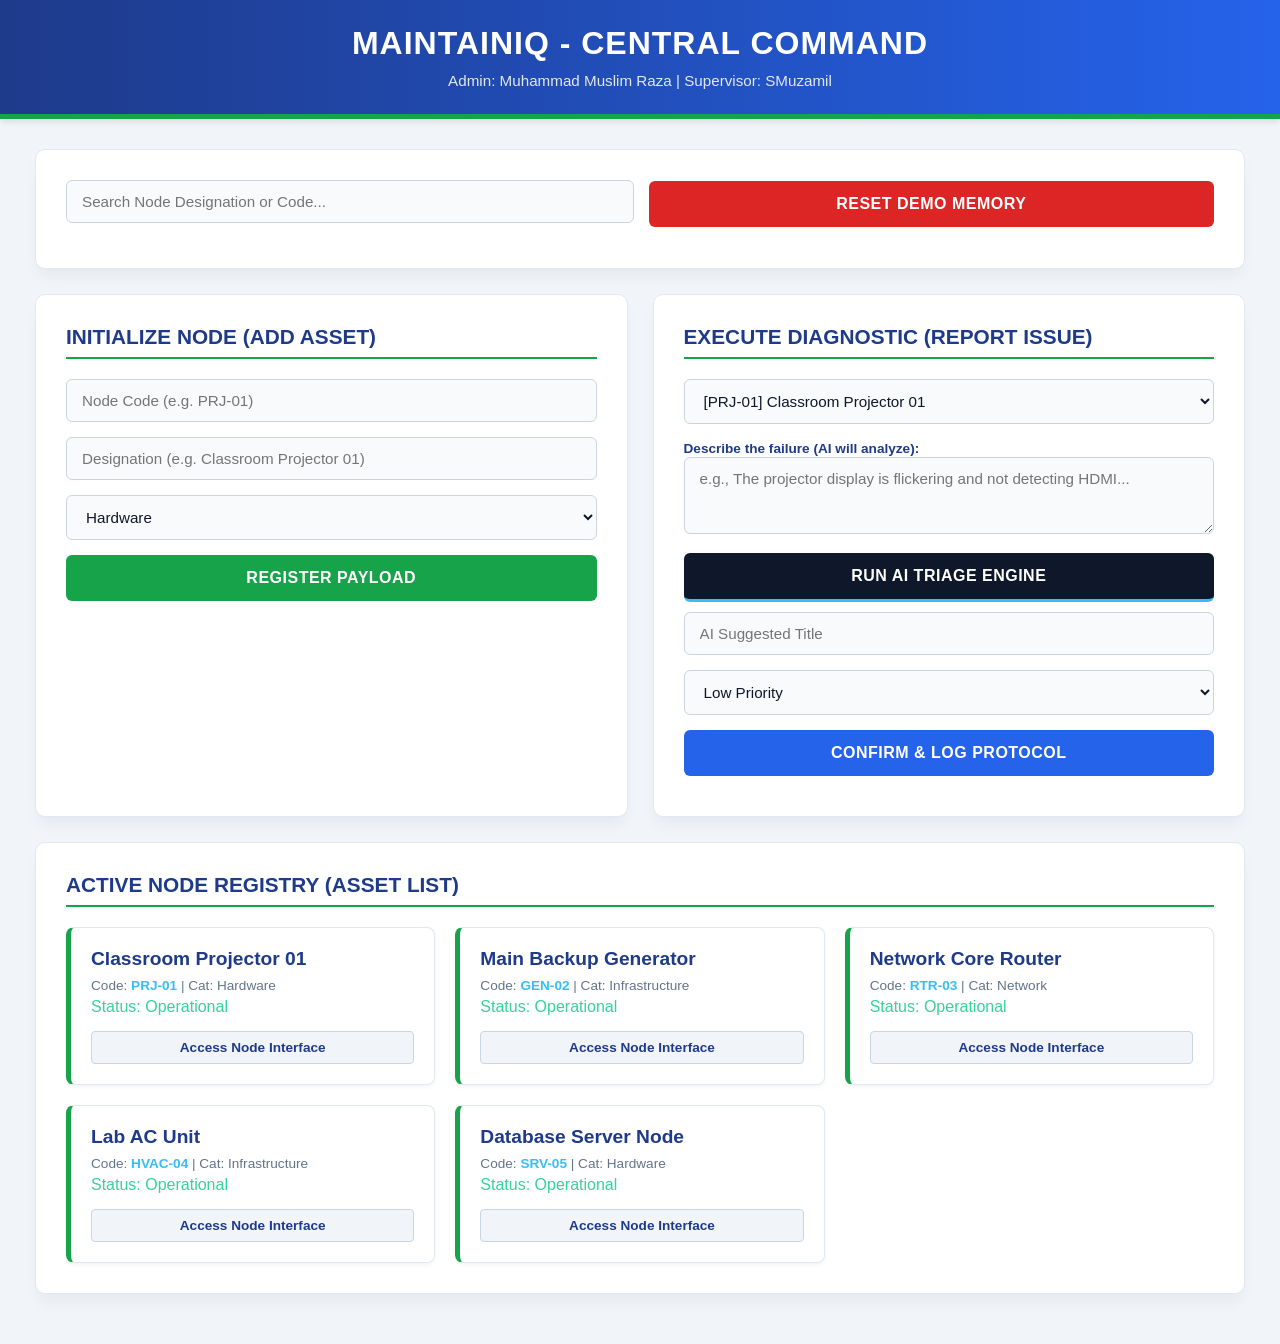
==== dashboard.html @ 887077e5 "all issue resolve" ====
<!doctype html>
<html lang="en">
  <head>
    <meta charset="UTF-8" />
    <meta name="viewport" content="width=device-width, initial-scale=1.0" />
    <title>MaintainIQ - Hardware Registry</title>
    <link rel="stylesheet" href="style.css" />
  </head>
  <body>
    <header class="system-header">
      <h1>MaintainIQ - Central Command</h1>
      <div class="user-auth-module">
        <span>Admin: Muhammad Muslim Raza</span> |
        <span>Supervisor: SMuzamil</span>
      </div>
    </header>

    <div class="motherboard-grid">
      <div class="data-sector control-panel">
        <input
          type="text"
          id="query-terminal"
          class="input-terminal"
          placeholder="Search Node Designation or Code..."
        />
        <button id="wipe-memory-btn" class="compiler-trigger error-trigger"
          >Reset Demo Memory</button
        >
      </div>

      <div class="data-sector registry-module">
        <h2 class="sector-title">Initialize Node (Add Asset)</h2>
        <input
          type="text"
          id="node-code-input"
          class="input-terminal"
          placeholder="Node Code (e.g. PRJ-01)"
        />
        <input
          type="text"
          id="node-designation-input"
          class="input-terminal"
          placeholder="Designation (e.g. Classroom Projector 01)"
        />
        <select id="node-category-select" class="input-terminal">
          <option value="Hardware">Hardware</option>
          <option value="Infrastructure">Infrastructure</option>
          <option value="Network">Network Device</option>
        </select>
        <button id="compile-node-btn" class="compiler-trigger"
          >Register Payload</button
        >
      </div>

      <div class="data-sector diagnostic-module">
        <h2 class="sector-title">Execute Diagnostic (Report Issue)</h2>
        <select id="diagnostic-target-select" class="input-terminal"></select>

        <label style="font-size: 0.85rem; color: #1e3a8a; font-weight: 600"
          >Describe the failure (AI will analyze):</label
        >
        <textarea
          id="ai-complaint-input"
          class="input-terminal"
          rows="3"
          placeholder="e.g., The projector display is flickering and not detecting HDMI..."
        ></textarea>

        <button
          id="run-triage-engine-btn"
          class="compiler-trigger"
          style="
            background: #0f172a;
            border-bottom: 3px solid #38bdf8;
            color: white;
          "
          >Run AI Triage Engine</button
        >

        <input
          type="text"
          id="diagnostic-title"
          class="input-terminal"
          placeholder="AI Suggested Title"
          readonly
        />
        <select id="diagnostic-priority" class="input-terminal">
          <option value="Low">Low Priority</option>
          <option value="High">High Priority</option>
        </select>

        <button id="log-diagnostic-btn" class="compiler-trigger warning-trigger"
          >Confirm & Log Protocol</button
        >
      </div>

      <div class="data-sector full-width-sector">
        <h2 class="sector-title">Active Node Registry (Asset List)</h2>
        <div id="system-ledger-output" class="output-grid"></div>
      </div>
    </div>

    <div id="history-modal" class="modal-overlay hidden">
      <div class="modal-sector">
        <h2 class="sector-title" id="modal-node-title">Node Data</h2>
        <div
          id="qr-render-sector"
          style="text-align: center; margin-bottom: 15px"
        ></div>
        <div id="modal-history-log" class="output-log"></div>

        <hr style="border-color: #334155; margin: 15px 0" />

        <!-- Fixed: Added the missing Update Asset Section -->
        <h3
          class="sector-title"
          style="font-size: 1rem; color: #d97706; border-bottom-color: #d97706"
          >Update Node Parameters</h3
        >
        <input
          type="text"
          id="update-designation-input"
          class="input-terminal"
          placeholder="Enter new designation/name..."
        />
        <button
          id="update-node-btn"
          class="compiler-trigger"
          style="
            background: #f59e0b;
            color: #ffffff;
            border: none;
            margin-bottom: 20px;
          "
          >Update Payload</button
        >

        <h3 class="sector-title" style="font-size: 1rem"
          >Technician Interface</h3
        >
        <input
          type="text"
          id="maintenance-note-input"
          class="input-terminal"
          placeholder="Enter maintenance notes..."
        />
        <button id="resolve-node-btn" class="compiler-trigger success-trigger"
          >Resolve & Restore Node</button
        >
        <button id="close-modal-btn" class="compiler-trigger"
          >Terminate Connection (Close)</button
        >
      </div>
    </div>

    <script src="app.js"></script>
  </body>
</html>
---- style.css ----
/* Core System Reset */
* {
  box-sizing: border-box;
  margin: 0;
  padding: 0;
  font-family: "Segoe UI", Tahoma, Geneva, Verdana, sans-serif;
}

/* Professional Enterprise Background */
body {
  background-color: #f1f5f9;
  color: #334155;
  padding-bottom: 50px;
}

/* Saylani Branded Header */
.system-header {
  background: linear-gradient(90deg, #1e3a8a, #2563eb);
  padding: 25px 20px;
  text-align: center;
  border-bottom: 5px solid #16a34a;
  margin-bottom: 30px;
  box-shadow: 0 4px 6px -1px rgba(0, 0, 0, 0.1);
}

.system-header h1 {
  color: #ffffff;
  text-transform: uppercase;
  font-size: 2rem;
  letter-spacing: 1px;
  font-weight: 700;
}

.user-auth-module {
  font-size: 0.95rem;
  color: #e2e8f0;
  margin-top: 10px;
  font-weight: 500;
}

/* Responsive Grid */
.motherboard-grid {
  display: flex;
  flex-wrap: wrap;
  gap: 25px;
  max-width: 1250px;
  margin: 0 auto;
  padding: 0 20px;
}

/* White Corporate Panels (Cards) */
.data-sector {
  background: #ffffff;
  padding: 30px;
  border-radius: 10px;
  border: 1px solid #e2e8f0;
  box-shadow: 0 10px 15px -3px rgba(0, 0, 0, 0.05);
  flex: 1 1 350px;
  transition: transform 0.2s ease-in-out;
}

.data-sector:hover {
  transform: translateY(-2px);
}

.full-width-sector {
  flex: 1 1 100%;
}
.control-panel {
  flex: 1 1 100%;
  display: flex;
  gap: 15px;
  align-items: center;
}

/* Panel Titles */
.sector-title {
  color: #1e3a8a;
  margin-bottom: 20px;
  font-size: 1.3rem;
  font-weight: 700;
  text-transform: uppercase;
  border-bottom: 2px solid #16a34a;
  padding-bottom: 8px;
}

/* Inputs & Forms */
.input-terminal {
  width: 100%;
  padding: 12px 15px;
  margin-bottom: 15px;
  border: 1px solid #cbd5e1;
  border-radius: 6px;
  background: #f8fafc;
  color: #0f172a;
  font-size: 0.95rem;
  outline: none;
  transition: all 0.3s ease;
}

.input-terminal:focus {
  border-color: #2563eb;
  box-shadow: 0 0 0 3px rgba(37, 99, 235, 0.15);
  background: #ffffff;
}

/* Buttons - Saylani Green & Blue Logic */
.compiler-trigger {
  width: 100%;
  padding: 14px;
  background: #16a34a;
  color: white;
  border: none;
  border-radius: 6px;
  cursor: pointer;
  font-weight: bold;
  font-size: 1rem;
  text-transform: uppercase;
  letter-spacing: 0.5px;
  transition: all 0.3s ease;
  margin-bottom: 10px;
}

.compiler-trigger:hover {
  background: #15803d;
  box-shadow: 0 4px 6px rgba(22, 163, 74, 0.2);
}

.error-trigger {
  background: #dc2626;
}
.error-trigger:hover {
  background: #b91c1c;
}

.warning-trigger {
  background: #2563eb;
}
.warning-trigger:hover {
  background: #1d4ed8;
}

.success-trigger {
  background: #16a34a;
}
.success-trigger:hover {
  background: #15803d;
}

/* Active Asset Grid Output */
.output-grid {
  display: grid;
  grid-template-columns: repeat(auto-fill, minmax(320px, 1fr));
  gap: 20px;
}

/* Individual Asset Cards */
.node-packet {
  background: #ffffff;
  padding: 20px;
  border-radius: 8px;
  border: 1px solid #e2e8f0;
  border-left: 5px solid #16a34a;
  box-shadow: 0 2px 4px rgba(0, 0, 0, 0.05);
  position: relative;
}

.node-packet.status-issue {
  border-left-color: #ef4444;
  background: #fef2f2;
}

.node-packet h3 {
  color: #1e3a8a;
  font-size: 1.2rem;
  margin-bottom: 8px;
  font-weight: 700;
}

.node-action-btn {
  background: #f1f5f9;
  color: #1e3a8a;
  border: 1px solid #cbd5e1;
  padding: 8px 15px;
  border-radius: 4px;
  cursor: pointer;
  font-weight: 600;
  font-size: 0.85rem;
  margin-top: 15px;
  transition: 0.2s;
  width: 100%; /* Made full width for better mobile tapping */
}

.node-action-btn:hover {
  background: #2563eb;
  color: white;
  border-color: #2563eb;
}

/* Modal / Popup Protocol */
.modal-overlay {
  position: fixed;
  top: 0;
  left: 0;
  width: 100%;
  height: 100%;
  background: rgba(15, 23, 42, 0.6);
  backdrop-filter: blur(4px);
  display: flex;
  justify-content: center;
  align-items: center;
  z-index: 1000;
  padding: 15px; /* Added padding so it doesn't touch screen edges on mobile */
}

.modal-overlay.hidden {
  display: none;
}

.modal-sector {
  background: #ffffff;
  padding: 30px;
  border-radius: 12px;
  width: 100%;
  max-width: 550px;
  max-height: 90vh;
  overflow-y: auto;
  box-shadow: 0 25px 50px -12px rgba(0, 0, 0, 0.25);
}

.output-log {
  background: #f8fafc;
  padding: 15px;
  font-size: 0.9rem;
  height: 180px;
  overflow-y: auto;
  color: #334155;
  border: 1px solid #cbd5e1;
  border-radius: 6px;
  line-height: 1.5;
}

/* --- MOBILE RESPONSIVENESS (NEW) --- */
@media screen and (max-width: 768px) {
  .system-header h1 {
    font-size: 1.5rem;
  }

  .control-panel {
    flex-direction: column;
  }

  .data-sector {
    padding: 20px;
    flex: 1 1 100%;
  }

  .output-grid {
    grid-template-columns: 1fr; /* Stacks cards on top of each other on phones */
  }

  .modal-sector {
    padding: 20px;
  }
}
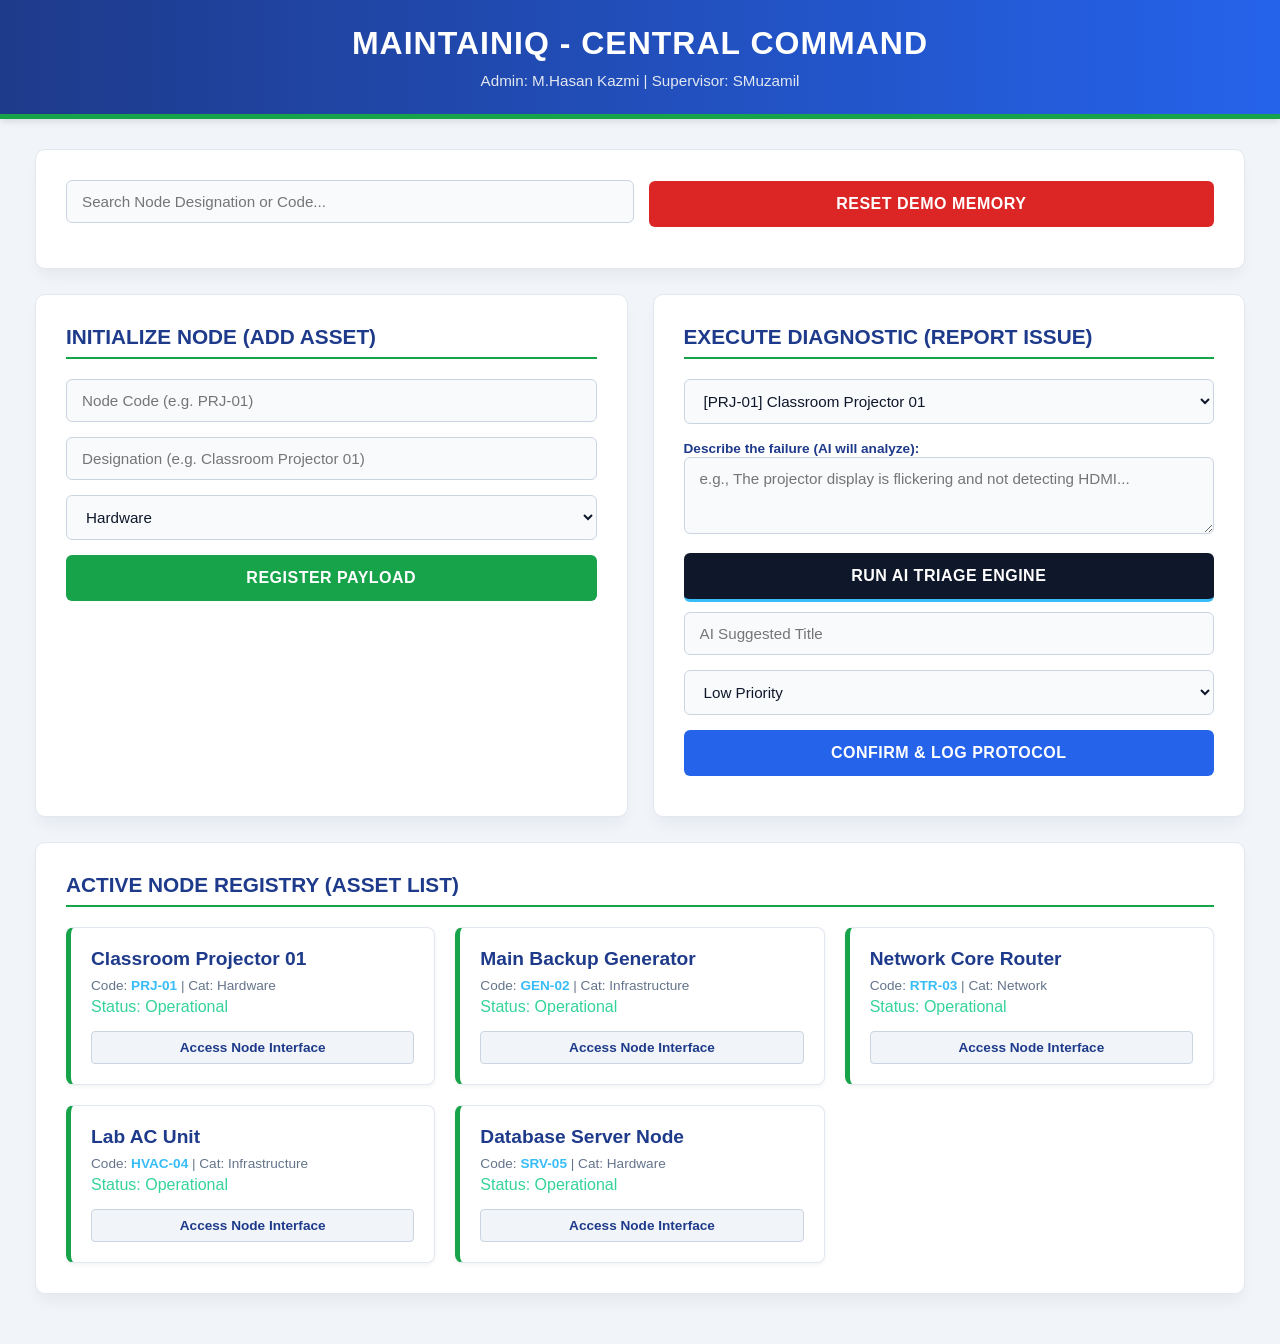
==== commit b2ed711b: "update all changed" ====
--- a/dashboard.html
+++ b/dashboard.html
@@ -10,7 +10,7 @@
     <header class="system-header">
       <h1>MaintainIQ - Central Command</h1>
       <div class="user-auth-module">
-        <span>Admin: Muhammad Muslim Raza</span> |
+        <span>Admin: M.Hasan Kazmi</span> |
         <span>Supervisor: SMuzamil</span>
       </div>
     </header>
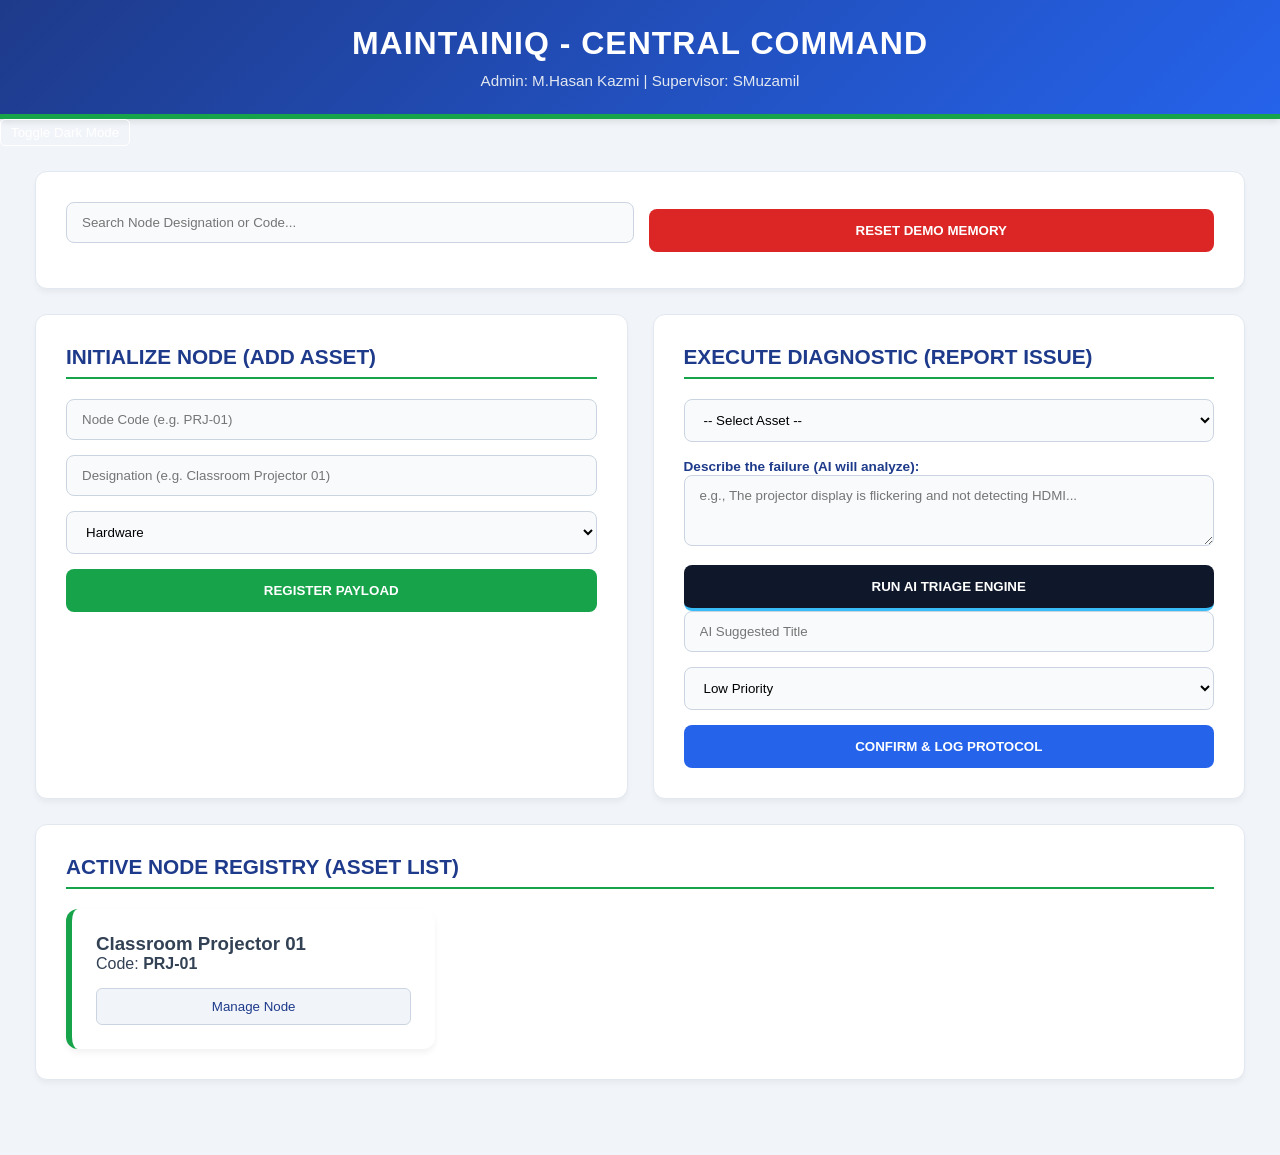
==== commit 3c3cca89: "all issue resolve" ====
--- a/dashboard.html
+++ b/dashboard.html
@@ -14,6 +14,19 @@
         <span>Supervisor: SMuzamil</span>
       </div>
     </header>
+    <button
+      onclick="document.body.classList.toggle('dark-mode')"
+      style="
+        background: transparent;
+        border: 1px solid white;
+        color: white;
+        padding: 5px 10px;
+        border-radius: 5px;
+        cursor: pointer;
+      "
+    >
+      Toggle Dark Mode
+    </button>
 
     <div class="motherboard-grid">
       <div class="data-sector control-panel">
@@ -111,7 +124,6 @@
 
         <hr style="border-color: #334155; margin: 15px 0" />
 
-        <!-- Fixed: Added the missing Update Asset Section -->
         <h3
           class="sector-title"
           style="font-size: 1rem; color: #d97706; border-bottom-color: #d97706"
@@ -126,6 +138,7 @@
         <button
           id="update-node-btn"
           class="compiler-trigger"
+          onclick="updateNode()"
           style="
             background: #f59e0b;
             color: #ffffff;
@@ -134,6 +147,13 @@
           "
           >Update Payload</button
         >
+        <button
+          class="compiler-trigger"
+          style="background: #64748b; margin-top: 5px"
+          onclick="generateReport()"
+        >
+          Export Maintenance Report
+        </button>
 
         <h3 class="sector-title" style="font-size: 1rem"
           >Technician Interface</h3
@@ -144,10 +164,16 @@
           class="input-terminal"
           placeholder="Enter maintenance notes..."
         />
-        <button id="resolve-node-btn" class="compiler-trigger success-trigger"
+        <button
+          id="resolve-node-btn"
+          class="compiler-trigger success-trigger"
+          onclick="resolveNode()"
           >Resolve & Restore Node</button
         >
-        <button id="close-modal-btn" class="compiler-trigger"
+        <button
+          id="close-modal-btn"
+          class="compiler-trigger"
+          onclick="closeModal()"
           >Terminate Connection (Close)</button
         >
       </div>
--- a/style.css
+++ b/style.css
@@ -1,4 +1,26 @@
-/* Core System Reset */
+/* --- MAINTAIN-IQ ENTERPRISE CSS --- */
+:root {
+  --primary: #1e3a8a;
+  --secondary: #2563eb;
+  --accent: #16a34a;
+  --danger: #dc2626;
+  --bg-body: #f1f5f9;
+}
+/* Dark Mode Colors */
+.dark-mode {
+  --primary: #f8fafc;
+  --secondary: #38bdf8;
+  --bg-body: #0f172a;
+}
+.dark-mode body {
+  background-color: var(--bg-body);
+  color: #e2e8f0;
+}
+.dark-mode .data-sector {
+  background: #1e293b;
+  border: 1px solid #334155;
+}
+
 * {
   box-sizing: border-box;
   margin: 0;
@@ -6,20 +28,17 @@
   font-family: "Segoe UI", Tahoma, Geneva, Verdana, sans-serif;
 }
 
-/* Professional Enterprise Background */
 body {
-  background-color: #f1f5f9;
+  background-color: var(--bg-body);
   color: #334155;
   padding-bottom: 50px;
 }
 
-/* Saylani Branded Header */
 .system-header {
-  background: linear-gradient(90deg, #1e3a8a, #2563eb);
+  background: linear-gradient(135deg, var(--primary), var(--secondary));
   padding: 25px 20px;
   text-align: center;
-  border-bottom: 5px solid #16a34a;
-  margin-bottom: 30px;
+  border-bottom: 5px solid var(--accent);
   box-shadow: 0 4px 6px -1px rgba(0, 0, 0, 0.1);
 }
 
@@ -38,34 +57,33 @@
   font-weight: 500;
 }
 
-/* Responsive Grid */
 .motherboard-grid {
   display: flex;
   flex-wrap: wrap;
   gap: 25px;
   max-width: 1250px;
-  margin: 0 auto;
+  margin: 25px auto;
   padding: 0 20px;
 }
 
-/* White Corporate Panels (Cards) */
 .data-sector {
   background: #ffffff;
   padding: 30px;
-  border-radius: 10px;
+  border-radius: 12px;
   border: 1px solid #e2e8f0;
-  box-shadow: 0 10px 15px -3px rgba(0, 0, 0, 0.05);
+  box-shadow: 0 4px 6px -1px rgba(0, 0, 0, 0.05);
   flex: 1 1 350px;
-  transition: transform 0.2s ease-in-out;
+  transition: 0.3s;
 }
 
 .data-sector:hover {
-  transform: translateY(-2px);
+  box-shadow: 0 10px 15px -3px rgba(0, 0, 0, 0.1);
 }
 
 .full-width-sector {
   flex: 1 1 100%;
 }
+
 .control-panel {
   flex: 1 1 100%;
   display: flex;
@@ -73,131 +91,87 @@
   align-items: center;
 }
 
-/* Panel Titles */
 .sector-title {
-  color: #1e3a8a;
+  color: var(--primary);
   margin-bottom: 20px;
   font-size: 1.3rem;
   font-weight: 700;
   text-transform: uppercase;
-  border-bottom: 2px solid #16a34a;
+  border-bottom: 2px solid var(--accent);
   padding-bottom: 8px;
 }
 
-/* Inputs & Forms */
 .input-terminal {
   width: 100%;
   padding: 12px 15px;
   margin-bottom: 15px;
   border: 1px solid #cbd5e1;
-  border-radius: 6px;
+  border-radius: 8px;
   background: #f8fafc;
-  color: #0f172a;
-  font-size: 0.95rem;
   outline: none;
-  transition: all 0.3s ease;
-}
-
-.input-terminal:focus {
-  border-color: #2563eb;
-  box-shadow: 0 0 0 3px rgba(37, 99, 235, 0.15);
-  background: #ffffff;
-}
-
-/* Buttons - Saylani Green & Blue Logic */
+}
+
 .compiler-trigger {
   width: 100%;
   padding: 14px;
-  background: #16a34a;
+  background: var(--accent);
   color: white;
   border: none;
-  border-radius: 6px;
+  border-radius: 8px;
   cursor: pointer;
-  font-weight: bold;
-  font-size: 1rem;
+  font-weight: 600;
   text-transform: uppercase;
-  letter-spacing: 0.5px;
-  transition: all 0.3s ease;
-  margin-bottom: 10px;
-}
-
-.compiler-trigger:hover {
-  background: #15803d;
-  box-shadow: 0 4px 6px rgba(22, 163, 74, 0.2);
+  transition: all 0.2s cubic-bezier(0.4, 0, 0.2, 1);
+}
+
+.compiler-trigger:active {
+  transform: scale(0.98);
 }
 
 .error-trigger {
-  background: #dc2626;
-}
-.error-trigger:hover {
-  background: #b91c1c;
+  background: var(--danger);
 }
 
 .warning-trigger {
-  background: #2563eb;
-}
-.warning-trigger:hover {
-  background: #1d4ed8;
-}
-
-.success-trigger {
-  background: #16a34a;
-}
-.success-trigger:hover {
-  background: #15803d;
-}
-
-/* Active Asset Grid Output */
+  background: var(--secondary);
+}
+
 .output-grid {
   display: grid;
   grid-template-columns: repeat(auto-fill, minmax(320px, 1fr));
   gap: 20px;
 }
 
-/* Individual Asset Cards */
 .node-packet {
-  background: #ffffff;
-  padding: 20px;
-  border-radius: 8px;
-  border: 1px solid #e2e8f0;
-  border-left: 5px solid #16a34a;
-  box-shadow: 0 2px 4px rgba(0, 0, 0, 0.05);
-  position: relative;
+  background: white;
+  padding: 24px;
+  border-radius: 12px;
+  border-left: 6px solid var(--accent);
+  box-shadow: 0 4px 6px rgba(0, 0, 0, 0.05);
 }
 
 .node-packet.status-issue {
-  border-left-color: #ef4444;
+  border-left-color: var(--danger);
   background: #fef2f2;
 }
 
-.node-packet h3 {
-  color: #1e3a8a;
-  font-size: 1.2rem;
-  margin-bottom: 8px;
-  font-weight: 700;
-}
-
 .node-action-btn {
+  width: 100%;
   background: #f1f5f9;
-  color: #1e3a8a;
+  color: var(--primary);
   border: 1px solid #cbd5e1;
-  padding: 8px 15px;
-  border-radius: 4px;
+  padding: 10px;
+  border-radius: 6px;
   cursor: pointer;
-  font-weight: 600;
-  font-size: 0.85rem;
   margin-top: 15px;
-  transition: 0.2s;
-  width: 100%; /* Made full width for better mobile tapping */
 }
 
 .node-action-btn:hover {
-  background: #2563eb;
+  background: var(--secondary);
   color: white;
-  border-color: #2563eb;
-}
-
-/* Modal / Popup Protocol */
+}
+
+/* FIXED MODAL STYLE FOR SCROLLING */
 .modal-overlay {
   position: fixed;
   top: 0;
@@ -208,9 +182,10 @@
   backdrop-filter: blur(4px);
   display: flex;
   justify-content: center;
-  align-items: center;
+  align-items: flex-start; /* Fix for scrolling */
   z-index: 1000;
-  padding: 15px; /* Added padding so it doesn't touch screen edges on mobile */
+  padding: 15px;
+  overflow-y: auto; /* Enable vertical scroll */
 }
 
 .modal-overlay.hidden {
@@ -218,48 +193,44 @@
 }
 
 .modal-sector {
-  background: #ffffff;
-  padding: 30px;
-  border-radius: 12px;
-  width: 100%;
-  max-width: 550px;
-  max-height: 90vh;
-  overflow-y: auto;
-  box-shadow: 0 25px 50px -12px rgba(0, 0, 0, 0.25);
+  background: white;
+  padding: 35px;
+  border-radius: 16px;
+  width: 100%;
+  max-width: 500px;
+  margin: 50px 0; /* Margin top/bottom */
+  animation: slideIn 0.3s ease-out;
+}
+
+@keyframes slideIn {
+  from {
+    transform: translateY(20px);
+    opacity: 0;
+  }
+  to {
+    transform: translateY(0);
+    opacity: 1;
+  }
 }
 
 .output-log {
   background: #f8fafc;
   padding: 15px;
   font-size: 0.9rem;
-  height: 180px;
+  height: 150px;
   overflow-y: auto;
-  color: #334155;
   border: 1px solid #cbd5e1;
   border-radius: 6px;
-  line-height: 1.5;
-}
-
-/* --- MOBILE RESPONSIVENESS (NEW) --- */
+}
+
 @media screen and (max-width: 768px) {
   .system-header h1 {
     font-size: 1.5rem;
   }
-
   .control-panel {
     flex-direction: column;
   }
-
-  .data-sector {
-    padding: 20px;
-    flex: 1 1 100%;
-  }
-
   .output-grid {
-    grid-template-columns: 1fr; /* Stacks cards on top of each other on phones */
-  }
-
-  .modal-sector {
-    padding: 20px;
-  }
-}
+    grid-template-columns: 1fr;
+  }
+}
